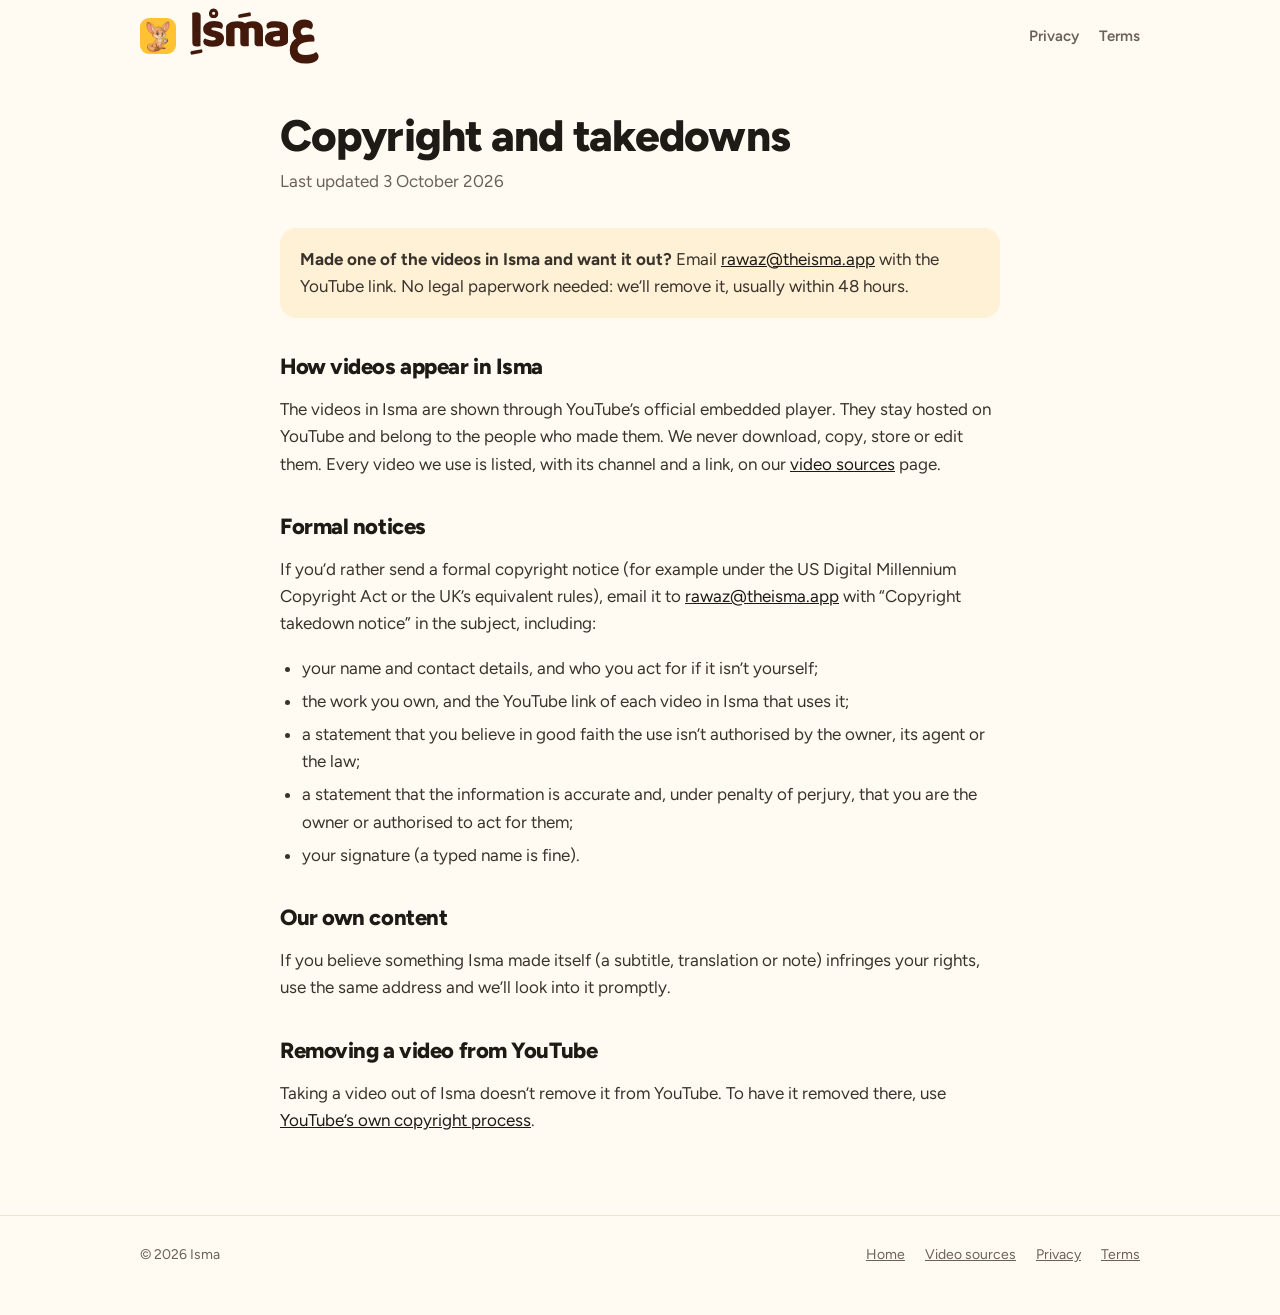
==== copyright.html @ d7d88d08 "Publish from isma@50be67c" ====
<!doctype html>
<html lang="en">
<head>
<meta charset="utf-8">
<meta name="viewport" content="width=device-width, initial-scale=1">
<title>Copyright and takedowns · Isma</title>
<meta name="description" content="How creators can have a video removed from Isma.">
<link rel="icon" href="assets/favicon.png">
<link rel="preconnect" href="https://fonts.googleapis.com">
<link rel="preconnect" href="https://fonts.gstatic.com" crossorigin>
<link rel="stylesheet" href="https://fonts.googleapis.com/css2?family=Figtree:wght@400;600;700;800&family=Noto+Naskh+Arabic:wght@700&display=swap">
<link rel="stylesheet" href="style.css?v=2">
</head>
<body>
<header class="wrap top">
  <a class="logo" href="./"><img src="assets/apple-touch-icon.png" alt=""><img class="wordmark" src="assets/isma-wordmark.svg" alt="Isma"></a>
  <nav><a href="privacy.html">Privacy</a><a href="terms.html">Terms</a></nav>
</header>

<main class="wrap legal">
  <h1>Copyright and takedowns</h1>
  <p class="updated">Last updated 3 October 2026</p>

  <div class="box"><p><strong>Made one of the videos in Isma and want it out?</strong> Email <a href="mailto:rawaz@theisma.app">rawaz@theisma.app</a> with the YouTube link. No legal paperwork needed: we’ll remove it, usually within 48 hours.</p></div>

  <h2>How videos appear in Isma</h2>
  <p>The videos in Isma are shown through YouTube’s official embedded player. They stay hosted on YouTube and belong to the people who made them. We never download, copy, store or edit them. Every video we use is listed, with its channel and a link, on our <a href="videos.html">video sources</a> page.</p>

  <h2>Formal notices</h2>
  <p>If you’d rather send a formal copyright notice (for example under the US Digital Millennium Copyright Act or the UK’s equivalent rules), email it to <a href="mailto:rawaz@theisma.app">rawaz@theisma.app</a> with “Copyright takedown notice” in the subject, including:</p>
  <ul>
    <li>your name and contact details, and who you act for if it isn’t yourself;</li>
    <li>the work you own, and the YouTube link of each video in Isma that uses it;</li>
    <li>a statement that you believe in good faith the use isn’t authorised by the owner, its agent or the law;</li>
    <li>a statement that the information is accurate and, under penalty of perjury, that you are the owner or authorised to act for them;</li>
    <li>your signature (a typed name is fine).</li>
  </ul>

  <h2>Our own content</h2>
  <p>If you believe something Isma made itself (a subtitle, translation or note) infringes your rights, use the same address and we’ll look into it promptly.</p>

  <h2>Removing a video from YouTube</h2>
  <p>Taking a video out of Isma doesn’t remove it from YouTube. To have it removed there, use <a href="https://support.google.com/youtube/answer/2807622">YouTube’s own copyright process</a>.</p>
</main>

<footer>
  <div class="wrap">
    <span>© 2026 Isma</span>
    <nav><a href="./">Home</a><a href="videos.html">Video sources</a><a href="privacy.html">Privacy</a><a href="terms.html">Terms</a></nav>
  </div>
</footer>
</body>
</html>
---- style.css ----
/* Isma's site, in the app's Saffron palette (src/theme/colors.ts). */
:root {
  --bg: #fffbf3;
  --surface: #ffffff;
  --sand: #fff1d6;
  --line: #f0e4cc;
  --ink: #1e1a16;
  --muted: #6b6158;
  --accent: #ffc233;
  --accent-edge: #e0a21a;
  --learning: #c2410c;
  --known: #0f766e;
  --known-tint: #ddf2ec;
  --radius: 20px;
}

* { box-sizing: border-box; }
html { -webkit-text-size-adjust: 100%; }
body {
  margin: 0;
  background: var(--bg);
  color: var(--ink);
  font: 400 17px/1.6 "Figtree", system-ui, -apple-system, sans-serif;
}
a { color: var(--ink); }
a:hover { color: var(--learning); }
img { max-width: 100%; height: auto; display: block; }
.ar { font-family: "Noto Naskh Arabic", serif; }

.wrap { max-width: 1040px; margin: 0 auto; padding: 0 20px; }

/* header */
.top { display: flex; align-items: center; justify-content: space-between; height: 72px; }
.logo { display: flex; align-items: center; gap: 10px; text-decoration: none; font-weight: 800; font-size: 20px; }
.logo img { width: 36px; height: 36px; border-radius: 9px; }
.logo img.wordmark { width: auto; height: 64px; border-radius: 0; }
.logo .ar { font-size: 24px; font-weight: 700; line-height: 1; }
.top nav { display: flex; gap: 20px; font-weight: 600; font-size: 15px; }
.top nav a { text-decoration: none; color: var(--muted); }
.top nav a:hover { color: var(--ink); }

/* hero */
.hero { display: grid; grid-template-columns: 1.1fr 0.9fr; gap: 40px; align-items: center; padding: 40px 0 72px; }
.hero h1 { font-size: clamp(38px, 6vw, 60px); line-height: 1.05; letter-spacing: -0.03em; font-weight: 800; margin: 0; }
.hero h1 .ar { display: block; font-size: 0.8em; font-weight: 700; margin-bottom: 6px; }
.hero p { font-size: 19px; color: var(--muted); max-width: 30em; margin: 20px 0 28px; }
.art { justify-self: center; width: min(300px, 70vw); display: flex; justify-content: center; }
.art img { width: 100%; height: auto; }

.button {
  display: inline-flex; align-items: center; justify-content: center; height: 56px; padding: 0 26px;
  border-radius: 16px; background: var(--accent); color: var(--ink); font-weight: 800; font-size: 17px;
  text-decoration: none; box-shadow: 0 4px 0 var(--accent-edge);
}
.button:hover { color: var(--ink); transform: translateY(1px); box-shadow: 0 3px 0 var(--accent-edge); }
.soon { display: block; margin-top: 12px; font-size: 14px; color: var(--muted); }

/* sections */
section { padding: 56px 0; }
h2 { font-size: clamp(28px, 4vw, 38px); letter-spacing: -0.02em; line-height: 1.15; margin: 0 0 12px; font-weight: 800; }
.lede { color: var(--muted); font-size: 18px; margin: 0 0 32px; max-width: 36em; }
.cards { display: grid; grid-template-columns: repeat(3, minmax(0, 1fr)); gap: 16px; }
.card { background: var(--surface); border-radius: var(--radius); padding: 24px; box-shadow: 0 1px 2px rgba(30,26,22,.06), 0 8px 24px rgba(30,26,22,.08); }
.card h3 { margin: 0 0 6px; font-size: 20px; font-weight: 800; }
.card p { margin: 0; color: var(--muted); font-size: 16px; }
.step { width: 36px; height: 36px; border-radius: 50%; background: var(--sand); display: flex; align-items: center; justify-content: center; font-weight: 800; margin-bottom: 14px; }

.sample { background: var(--surface); border-radius: var(--radius); padding: 22px 24px; margin-top: 24px; box-shadow: 0 1px 2px rgba(30,26,22,.06), 0 8px 24px rgba(30,26,22,.08); }
.sample .ar { font-size: 30px; line-height: 1.9; text-align: right; }
.spoken { background: #ffd966; border-radius: 9px; padding: 0 6px; }
.learning { color: var(--learning); }
.known { color: var(--known); }
.sample .en { color: var(--muted); margin: 0; }

.dialects { display: grid; grid-template-columns: repeat(3, minmax(0, 1fr)); gap: 16px; }
.dialect { border: 2px solid var(--line); border-radius: var(--radius); padding: 20px 22px; background: var(--surface); }
.dialect .ar { font-size: 26px; float: right; color: var(--muted); }
.dialect h3 { margin: 0; font-size: 19px; font-weight: 800; }
.dialect p { margin: 4px 0 0; color: var(--muted); font-size: 15px; }

.plans { display: grid; grid-template-columns: repeat(2, minmax(0, 1fr)); gap: 16px; max-width: 720px; }
.plan { position: relative; border: 2px solid var(--line); border-radius: var(--radius); padding: 24px; background: var(--surface); }
.plan.best { border-color: var(--ink); background: var(--sand); }
.badge { position: absolute; top: -13px; right: 18px; background: var(--ink); color: var(--accent); font-size: 13px; font-weight: 800; padding: 3px 12px; border-radius: 999px; }
.plan h3 { margin: 0; font-size: 18px; font-weight: 800; }
.price { font-size: 34px; font-weight: 800; letter-spacing: -0.02em; margin: 6px 0 0; }
.price small { font-size: 16px; font-weight: 600; color: var(--muted); }
.plan p { margin: 6px 0 0; color: var(--known); font-weight: 700; font-size: 15px; }
.fine { color: var(--muted); font-size: 14px; margin-top: 16px; }

/* footer */
footer { border-top: 1px solid var(--line); padding: 28px 0 48px; color: var(--muted); font-size: 14px; }
footer .wrap { display: flex; flex-wrap: wrap; gap: 12px 24px; justify-content: space-between; }
footer nav { display: flex; gap: 20px; }
footer a { color: var(--muted); }

/* legal pages */
.legal { max-width: 760px; padding-top: 24px; padding-bottom: 64px; }
.legal h1 { font-size: clamp(32px, 5vw, 44px); letter-spacing: -0.02em; line-height: 1.1; margin: 16px 0 8px; font-weight: 800; }
.legal .updated { color: var(--muted); margin: 0 0 32px; }
.legal h2 { font-size: 22px; margin: 36px 0 8px; }
.legal p, .legal li { color: #3a332c; }
.legal ul { padding-left: 22px; }
.legal li { margin: 6px 0; }
.legal .box { background: var(--sand); border-radius: 16px; padding: 18px 20px; }
.legal .box p { margin: 0; }
table { width: 100%; border-collapse: collapse; font-size: 15px; margin: 12px 0; display: block; overflow-x: auto; }
th, td { text-align: left; vertical-align: top; padding: 10px 12px; border-bottom: 1px solid var(--line); }
th { font-weight: 800; }

@media (max-width: 760px) {
  .hero { grid-template-columns: 1fr; padding-top: 16px; text-align: center; }
  .hero p { margin-left: auto; margin-right: auto; }
  .art { grid-row: 1; width: min(220px, 56vw); }
  .cards, .dialects, .plans { grid-template-columns: 1fr; }
  .top nav { gap: 14px; }
}
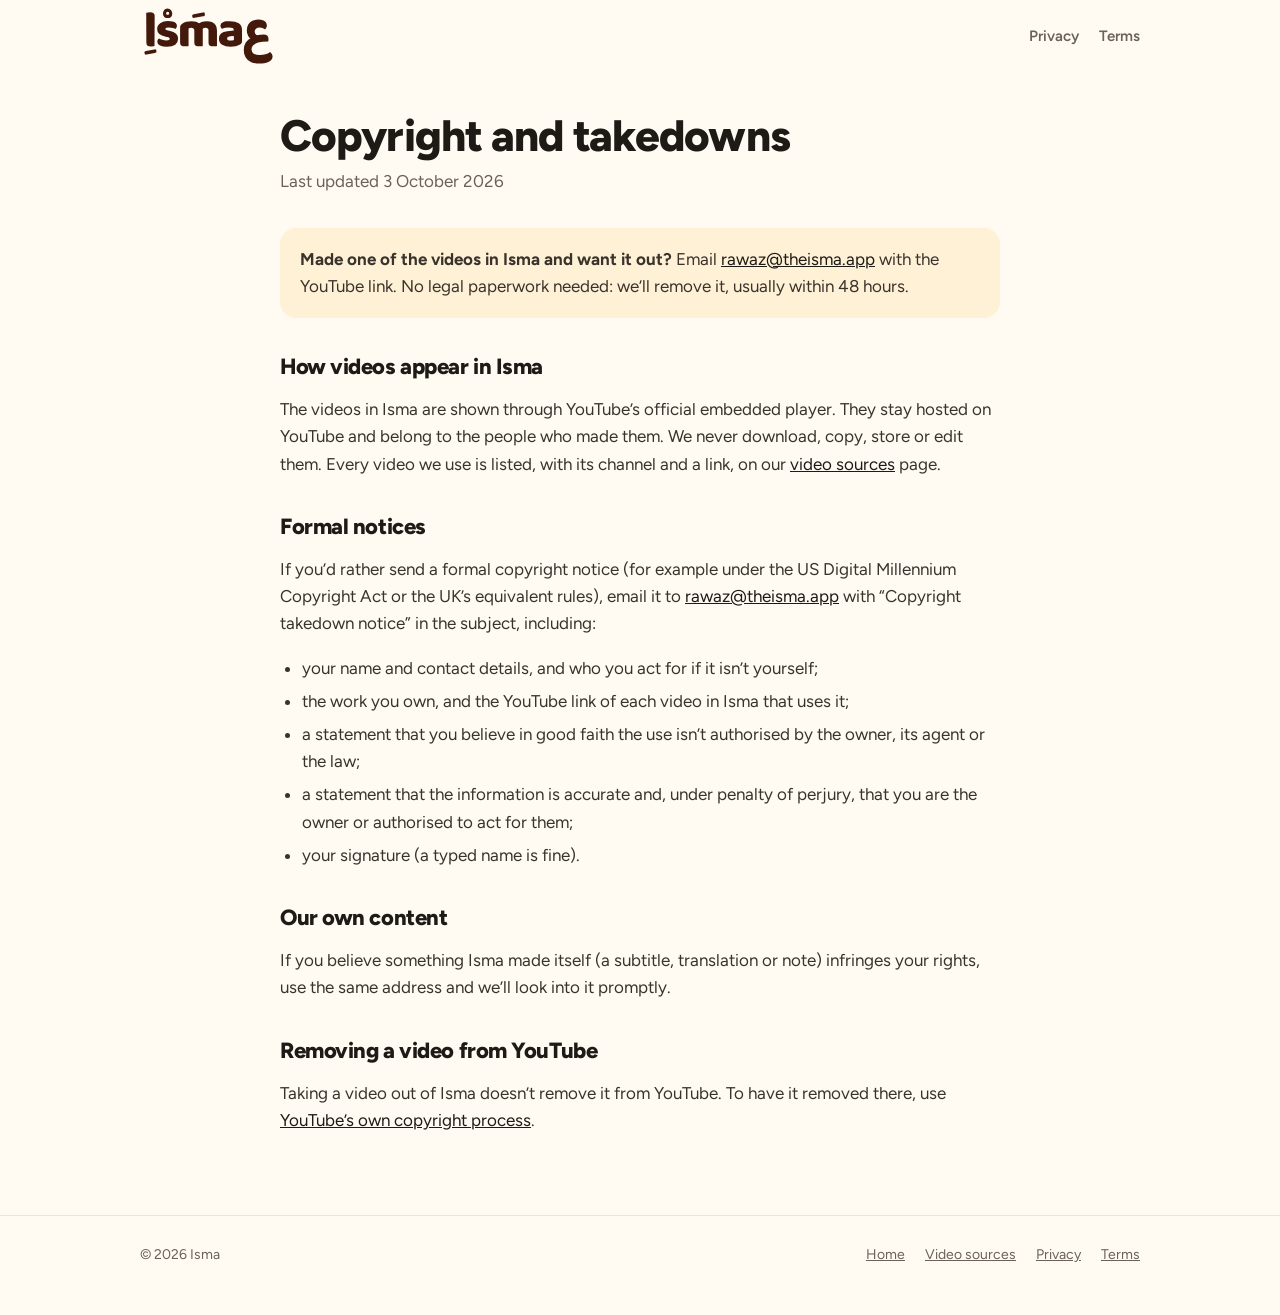
==== commit b839ca81: "Publish from isma@b02071e" ====
--- a/copyright.html
+++ b/copyright.html
@@ -9,11 +9,11 @@
 <link rel="preconnect" href="https://fonts.googleapis.com">
 <link rel="preconnect" href="https://fonts.gstatic.com" crossorigin>
 <link rel="stylesheet" href="https://fonts.googleapis.com/css2?family=Figtree:wght@400;600;700;800&family=Noto+Naskh+Arabic:wght@700&display=swap">
-<link rel="stylesheet" href="style.css?v=2">
+<link rel="stylesheet" href="style.css?v=3">
 </head>
 <body>
 <header class="wrap top">
-  <a class="logo" href="./"><img src="assets/apple-touch-icon.png" alt=""><img class="wordmark" src="assets/isma-wordmark.svg" alt="Isma"></a>
+  <a class="logo" href="./"><img class="wordmark" src="assets/isma-wordmark.svg" alt="Isma"></a>
   <nav><a href="privacy.html">Privacy</a><a href="terms.html">Terms</a></nav>
 </header>
 
--- a/style.css
+++ b/style.css
@@ -34,7 +34,6 @@
 .logo { display: flex; align-items: center; gap: 10px; text-decoration: none; font-weight: 800; font-size: 20px; }
 .logo img { width: 36px; height: 36px; border-radius: 9px; }
 .logo img.wordmark { width: auto; height: 64px; border-radius: 0; }
-.logo .ar { font-size: 24px; font-weight: 700; line-height: 1; }
 .top nav { display: flex; gap: 20px; font-weight: 600; font-size: 15px; }
 .top nav a { text-decoration: none; color: var(--muted); }
 .top nav a:hover { color: var(--ink); }
@@ -42,9 +41,11 @@
 /* hero */
 .hero { display: grid; grid-template-columns: 1.1fr 0.9fr; gap: 40px; align-items: center; padding: 40px 0 72px; }
 .hero h1 { font-size: clamp(38px, 6vw, 60px); line-height: 1.05; letter-spacing: -0.03em; font-weight: 800; margin: 0; }
-.hero h1 .ar { display: block; font-size: 0.8em; font-weight: 700; margin-bottom: 6px; }
 .hero p { font-size: 19px; color: var(--muted); max-width: 30em; margin: 20px 0 28px; }
-.art { justify-self: center; width: min(300px, 70vw); display: flex; justify-content: center; }
+.art { justify-self: center; width: min(300px, 70vw); display: flex; flex-direction: column; align-items: center; text-align: center; }
+.art p { margin: 0; }
+.art .ar { font-size: 30px; font-weight: 700; line-height: 1.6; color: var(--ink); margin-top: 8px; }
+.art .en { font-size: 17px; color: var(--muted); }
 .art img { width: 100%; height: auto; }
 
 .button {
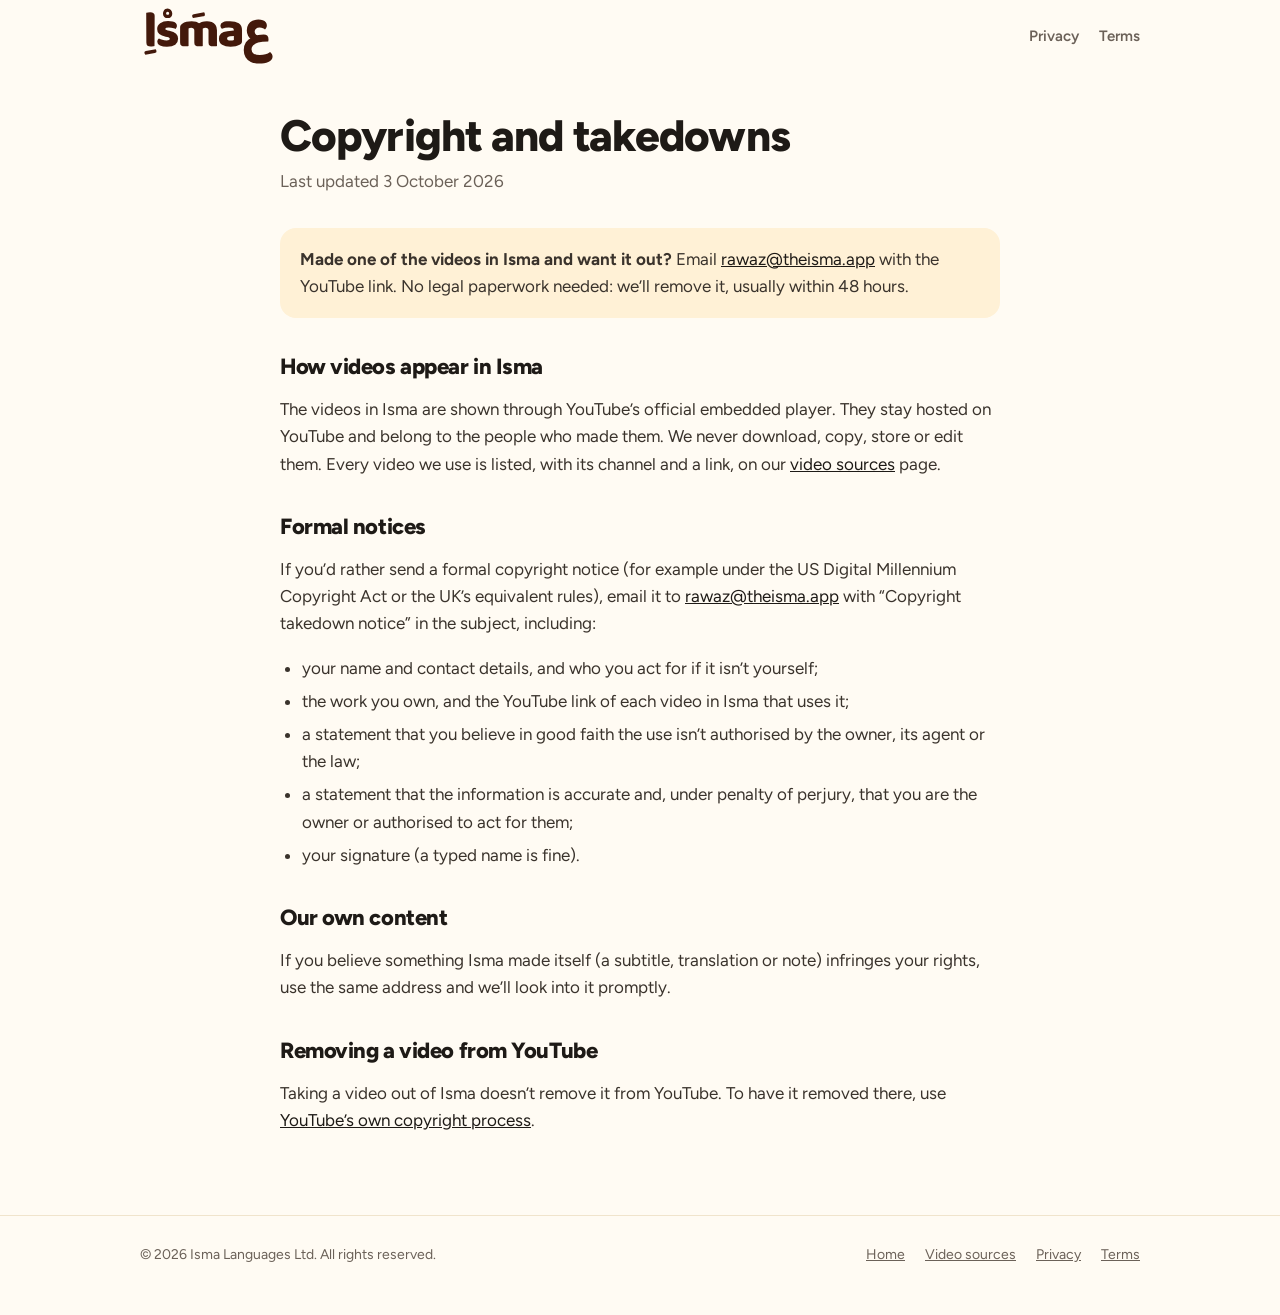
==== commit 74c69521: "Publish from isma@aa62e66" ====
--- a/copyright.html
+++ b/copyright.html
@@ -9,7 +9,7 @@
 <link rel="preconnect" href="https://fonts.googleapis.com">
 <link rel="preconnect" href="https://fonts.gstatic.com" crossorigin>
 <link rel="stylesheet" href="https://fonts.googleapis.com/css2?family=Figtree:wght@400;600;700;800&family=Noto+Naskh+Arabic:wght@700&display=swap">
-<link rel="stylesheet" href="style.css?v=3">
+<link rel="stylesheet" href="style.css?v=9">
 </head>
 <body>
 <header class="wrap top">
@@ -45,7 +45,8 @@
 
 <footer>
   <div class="wrap">
-    <span>© 2026 Isma</span>
+    <span>© <span class="year">2026</span> Isma Languages Ltd. All rights reserved.</span>
+    <script>document.querySelectorAll(".year").forEach(function (e) { e.textContent = new Date().getFullYear(); });</script>
     <nav><a href="./">Home</a><a href="videos.html">Video sources</a><a href="privacy.html">Privacy</a><a href="terms.html">Terms</a></nav>
   </div>
 </footer>
--- a/style.css
+++ b/style.css
@@ -54,7 +54,9 @@
   text-decoration: none; box-shadow: 0 4px 0 var(--accent-edge);
 }
 .button:hover { color: var(--ink); transform: translateY(1px); box-shadow: 0 3px 0 var(--accent-edge); }
-.soon { display: block; margin-top: 12px; font-size: 14px; color: var(--muted); }
+.soon { display: block; margin-top: 10px; font-size: 14px; color: var(--muted); }
+.stores { display: flex; gap: 12px; }
+.store { display: inline-flex; align-items: center; height: 52px; padding: 0 22px; border-radius: 14px; background: var(--ink); color: var(--bg); font-weight: 700; font-size: 17px; }
 
 /* sections */
 section { padding: 56px 0; }
@@ -72,6 +74,12 @@
 .learning { color: var(--learning); }
 .known { color: var(--known); }
 .sample .en { color: var(--muted); margin: 0; }
+.words { display: flex; flex-wrap: wrap; gap: 6px 18px; margin-bottom: 14px; }
+.w { display: flex; flex-direction: column; align-items: center; text-align: center; }
+.w .ar { font-size: 30px; line-height: 1.7; }
+.w .spoken { padding: 0 6px; }
+.w i { font-size: 15px; color: var(--muted); direction: ltr; }
+.caption { color: var(--muted); margin: 14px 0 0; }
 
 .dialects { display: grid; grid-template-columns: repeat(3, minmax(0, 1fr)); gap: 16px; }
 .dialect { border: 2px solid var(--line); border-radius: var(--radius); padding: 20px 22px; background: var(--surface); }
@@ -88,6 +96,33 @@
 .price small { font-size: 16px; font-weight: 600; color: var(--muted); }
 .plan p { margin: 6px 0 0; color: var(--known); font-weight: 700; font-size: 15px; }
 .fine { color: var(--muted); font-size: 14px; margin-top: 16px; }
+
+/* review card */
+.flash { max-width: 340px; min-height: 500px; display: flex; flex-direction: column; justify-content: center; margin: 0 auto; background: var(--surface); border-radius: var(--radius); padding: 28px 24px; text-align: center; cursor: pointer; box-shadow: 0 1px 2px rgba(30,26,22,.06), 0 8px 24px rgba(30,26,22,.08); user-select: none; }
+.flash:focus-visible { outline: 3px solid var(--accent-edge); outline-offset: 3px; }
+.flash .front, .flash .back { display: flex; flex-direction: column; align-items: center; }
+.flash .back, .flash.open .front { display: none; }
+.flash.open .back { display: flex; animation: reveal .25s ease-out; }
+@keyframes reveal { from { opacity: 0; transform: translateY(6px); } }
+.flash .front .ar, .flash .back > .ar { font-size: 64px; font-weight: 700; line-height: 1.5; }
+.flash .front { justify-content: center; }
+.hint { color: var(--muted); font-size: 15px; }
+.flash i { color: var(--muted); font-size: 18px; }
+.flash strong { font-size: 28px; font-weight: 800; margin-top: 2px; }
+.pos { color: var(--muted); font-size: 15px; }
+.pos .ar { font-size: 17px; color: var(--ink); }
+.said { display: flex; flex-direction: column; gap: 2px; margin: 18px 0 20px; padding-top: 16px; border-top: 1px solid var(--line); width: 100%; }
+.said .ar { font-size: 26px; line-height: 1.7; }
+.said mark { background: rgba(255,194,51,.45); border-radius: 8px; padding: 0 4px; color: inherit; }
+.said em { color: var(--muted); }
+.grades { display: grid; grid-template-columns: repeat(4, minmax(0, 1fr)); gap: 8px; width: 100%; }
+.grades button { height: 56px; border: 0; border-radius: 14px; font: 800 16px "Figtree", sans-serif; display: flex; flex-direction: column; align-items: center; justify-content: center; cursor: pointer; }
+.grades small { font-size: 12px; font-weight: 700; }
+.g1 { color: #b42318; background: #fde2de; box-shadow: 0 3px 0 #f4b8ae; }
+.g2 { color: #8a5300; background: var(--sand); box-shadow: 0 3px 0 #f3d59a; }
+.g3 { color: var(--known); background: var(--known-tint); box-shadow: 0 3px 0 #b3e0d4; }
+.g4 { color: #1d4ed8; background: #e1ecfb; box-shadow: 0 3px 0 #bcd2f5; }
+.card h3 { margin-top: 0; }
 
 /* footer */
 footer { border-top: 1px solid var(--line); padding: 28px 0 48px; color: var(--muted); font-size: 14px; }
@@ -112,7 +147,9 @@
 @media (max-width: 760px) {
   .hero { grid-template-columns: 1fr; padding-top: 16px; text-align: center; }
   .hero p { margin-left: auto; margin-right: auto; }
+  .stores { justify-content: center; }
   .art { grid-row: 1; width: min(220px, 56vw); }
   .cards, .dialects, .plans { grid-template-columns: 1fr; }
   .top nav { gap: 14px; }
 }
+.nowrap { white-space: nowrap; }
